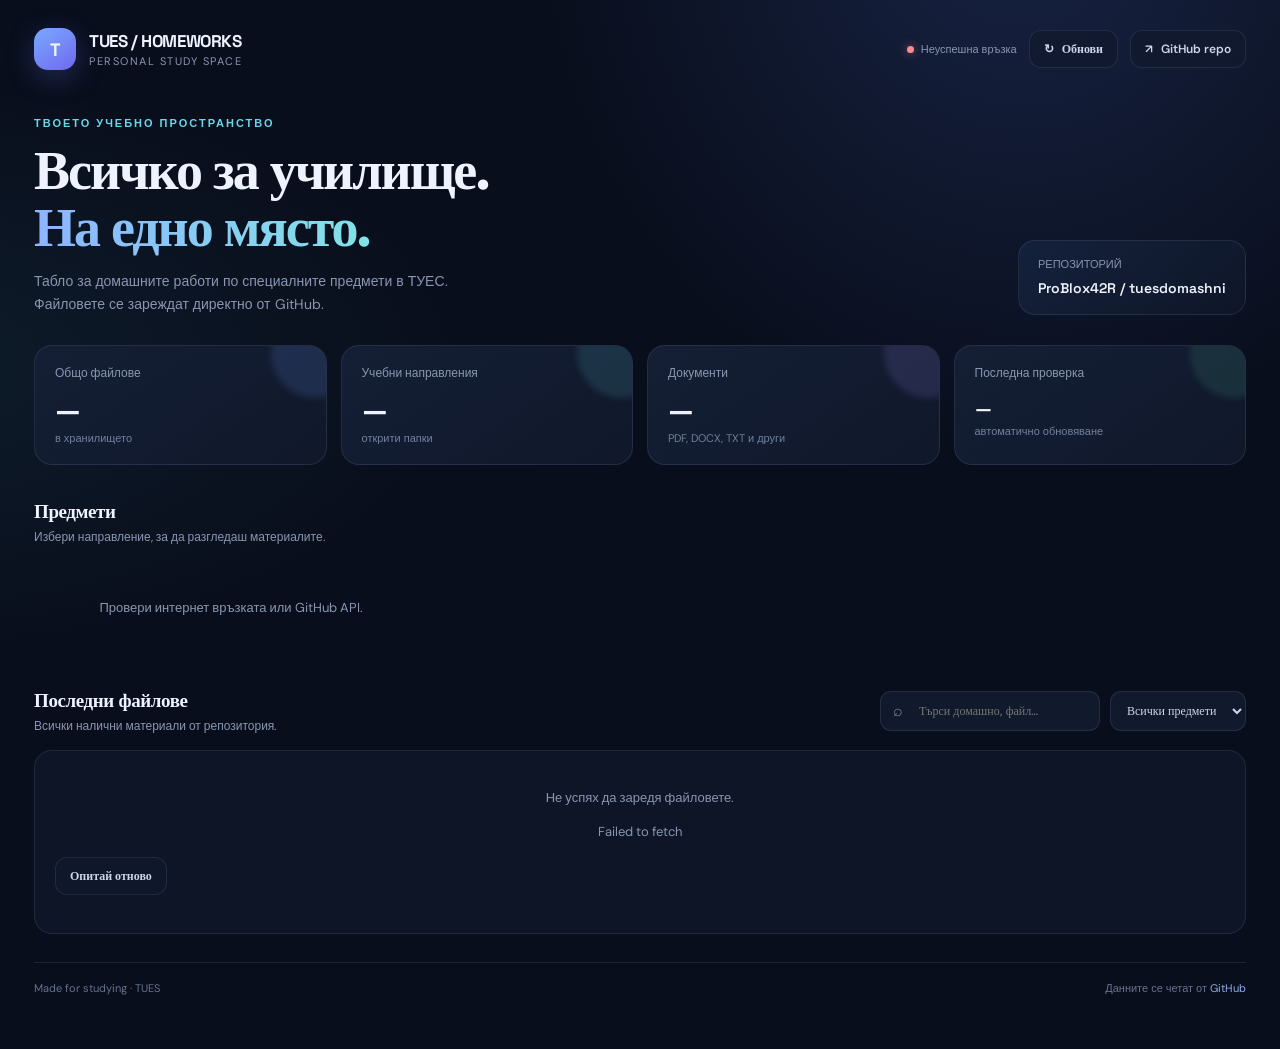
==== index.html @ 040d3ecd "Add files via upload" ====
<!DOCTYPE html>
<html lang="bg">
<head>
  <meta charset="UTF-8">
  <meta name="viewport" content="width=device-width, initial-scale=1.0">
  <meta name="theme-color" content="#0b1020">
  <meta name="description" content="Лично табло за домашните работи в ТУЕС.">
  <title>Училищно табло — ТУЕС</title>
  <style>
    @import url('https://fonts.googleapis.com/css2?family=DM+Sans:wght@400;500;600;700;800&family=Space+Grotesk:wght@500;600;700&display=swap');
    :root{color-scheme:dark;--bg:#090e1c;--panel:#111a2d;--panel2:#151f35;--line:rgba(160,180,220,.12);--muted:#8996b1;--text:#eef3ff;--blue:#75a7ff;--cyan:#68d8e8;--purple:#a58bff}
    *{box-sizing:border-box}body{margin:0;background:radial-gradient(ellipse at 80% -10%,rgba(76,113,213,.22),transparent 34%),radial-gradient(ellipse at -10% 35%,rgba(71,202,214,.08),transparent 30%),var(--bg);color:var(--text);font-family:'DM Sans',sans-serif;min-height:100vh}
    a{color:inherit;text-decoration:none}.shell{max-width:1440px;margin:auto;padding:28px 34px 54px}
    .topbar{display:flex;align-items:center;justify-content:space-between;gap:20px;margin-bottom:46px}
    .brand{display:flex;align-items:center;gap:13px}.brandmark{width:42px;height:42px;border-radius:14px;background:linear-gradient(145deg,#79aaff,#7068ef);display:grid;place-items:center;box-shadow:0 8px 28px #657df044;font:700 18px 'Space Grotesk'}
    .brandname{font:700 17px 'Space Grotesk';letter-spacing:-.4px}.brand-sub{font-size:11px;color:var(--muted);margin-top:2px;letter-spacing:1.5px;text-transform:uppercase}
    .top-actions{display:flex;align-items:center;gap:12px}.repo-link,.refresh{border:1px solid var(--line);background:#111a2dcc;color:#cbd6ec;border-radius:12px;padding:10px 14px;font:600 12px 'DM Sans';display:flex;gap:8px;align-items:center;cursor:pointer;transition:.2s}.repo-link:hover,.refresh:hover{border-color:#739dff88;background:#1a2741}
    .hero{display:flex;justify-content:space-between;align-items:end;gap:30px;margin-bottom:30px}.eyebrow{font-size:11px;color:var(--cyan);font-weight:700;letter-spacing:2px;text-transform:uppercase;margin-bottom:12px}
    h1{font:700 clamp(34px,5vw,54px)/1.06 'Space Grotesk';letter-spacing:-2px;margin:0;max-width:650px}.hero p{color:var(--muted);font-size:14px;margin:14px 0 0;line-height:1.6}
    .hero-note{padding:16px 19px;border:1px solid var(--line);background:linear-gradient(135deg,#182744aa,#111a2d99);border-radius:17px;min-width:205px}.hero-note span{display:block;color:var(--muted);font-size:11px;margin-bottom:6px}.hero-note strong{font:600 14px 'Space Grotesk'}
    .stats{display:grid;grid-template-columns:repeat(4,1fr);gap:14px;margin-bottom:30px}.stat{background:linear-gradient(145deg,#141f35,#10182a);border:1px solid var(--line);border-radius:18px;padding:19px 20px;min-height:112px;position:relative;overflow:hidden}.stat:after{content:"";position:absolute;width:90px;height:90px;border-radius:50%;right:-35px;top:-38px;background:var(--glow,rgba(111,153,255,.12));filter:blur(3px)}
    .stat-label{color:var(--muted);font-size:12px}.stat-value{font:700 29px 'Space Grotesk';margin-top:10px;letter-spacing:-1px}.stat-hint{font-size:11px;color:#71809e;margin-top:3px}
    .section-head{display:flex;justify-content:space-between;align-items:center;gap:18px;margin:34px 0 16px}.section-head h2{font:600 19px 'Space Grotesk';margin:0;letter-spacing:-.4px}.section-head p{font-size:12px;color:var(--muted);margin:5px 0 0}
    .subject-grid{display:grid;grid-template-columns:repeat(3,1fr);gap:15px}.subject{border:1px solid var(--line);background:linear-gradient(145deg,#151f34eF,#10182a);border-radius:19px;padding:20px;min-height:157px;transition:.22s;cursor:pointer;position:relative;overflow:hidden}.subject:hover{transform:translateY(-3px);border-color:#769fff77;background:#192640}.subject-top{display:flex;align-items:center;justify-content:space-between}.subject-icon{width:40px;height:40px;border-radius:13px;display:grid;place-items:center;font-size:18px;background:var(--tint);color:var(--accent)}.subject-count{font-size:11px;color:var(--muted);border:1px solid var(--line);padding:5px 8px;border-radius:8px}.subject h3{font:600 17px 'Space Grotesk';margin:17px 0 5px}.subject p{font-size:12px;color:var(--muted);margin:0}.subject-arrow{position:absolute;right:20px;bottom:18px;color:#7385a8;font-size:17px}
    .toolbar{display:flex;gap:10px;align-items:center;flex-wrap:wrap}.search{position:relative;flex:1;min-width:220px;max-width:360px}.search input{width:100%;background:#111a2d;border:1px solid var(--line);border-radius:11px;padding:11px 13px 11px 38px;color:var(--text);font:500 12px 'DM Sans';outline:none}.search input:focus{border-color:#79a5ff99}.search span{position:absolute;left:13px;top:9px;color:#7787a7}.filter{background:#111a2d;border:1px solid var(--line);border-radius:11px;padding:10px 12px;color:#cbd6ec;font:500 12px 'DM Sans';outline:none}
    .file-list{border:1px solid var(--line);background:#10182acc;border-radius:18px;overflow:hidden}.file-row{display:flex;align-items:center;gap:13px;padding:14px 18px;border-bottom:1px solid var(--line);transition:.15s}.file-row:last-child{border-bottom:0}.file-row:hover{background:#18243b}.file-icon{width:35px;height:35px;flex:none;border-radius:10px;background:#1d2a43;display:grid;place-items:center;color:#8fb2ff;font-size:14px}.file-main{min-width:0;flex:1}.file-name{font-size:13px;font-weight:600;overflow:hidden;text-overflow:ellipsis;white-space:nowrap}.file-path{font-size:11px;color:#7888a7;margin-top:4px;overflow:hidden;text-overflow:ellipsis;white-space:nowrap}.file-subject{font-size:10px;color:#9ab8ff;background:#263a5c66;padding:5px 8px;border-radius:7px;white-space:nowrap}.open-icon{color:#7082a2;font-size:14px}
    .empty{padding:38px 20px;text-align:center;color:var(--muted);font-size:13px}.status{display:flex;align-items:center;gap:7px;font-size:11px;color:var(--muted)}.dot{width:7px;height:7px;border-radius:50%;background:#4fd5a0;box-shadow:0 0 10px #4fd5a088}.dot.error{background:#ff8c8c;box-shadow:0 0 10px #ff8c8c88}
    footer{display:flex;justify-content:space-between;gap:15px;color:#65738e;font-size:11px;margin-top:28px;padding-top:18px;border-top:1px solid var(--line)}footer a{color:#91aef0}
    @media(max-width:850px){.stats{grid-template-columns:repeat(2,1fr)}.subject-grid{grid-template-columns:repeat(2,1fr)}.hero{align-items:start;flex-direction:column}.hero-note{min-width:0}}
    @media(max-width:560px){.shell{padding:20px 15px 38px}.topbar{margin-bottom:35px}.brand-sub{font-size:9px}.repo-link{font-size:0;padding:11px}.repo-link span{font-size:15px}.stats{gap:9px}.stat{padding:15px;min-height:100px}.stat-value{font-size:25px}.subject-grid{grid-template-columns:1fr}.section-head{align-items:flex-start;flex-direction:column}.toolbar{width:100%}.search{max-width:none;width:100%}.file-subject{display:none}footer{flex-direction:column}}
  </style>
</head>
<body>
<div class="shell">
  <header class="topbar">
    <a class="brand" href="#">
      <div class="brandmark">T</div>
      <div><div class="brandname">TUES / HOMEWORKS</div><div class="brand-sub">Personal study space</div></div>
    </a>
    <div class="top-actions">
      <div class="status" id="status"><i class="dot"></i><span>Свързване с GitHub…</span></div>
      <button class="refresh" id="refresh" title="Обнови">↻ <span>Обнови</span></button>
      <a class="repo-link" href="https://github.com/ProBlox42R/tuesdomashni" target="_blank" rel="noopener"><span>↗</span> GitHub repo</a>
    </div>
  </header>

  <section class="hero">
    <div>
      <div class="eyebrow">Твоето учебно пространство</div>
      <h1>Всичко за училище.<br><span style="background:linear-gradient(90deg,#8db5ff,#83e2e7);background-clip:text;color:transparent">На едно място.</span></h1>
      <p>Табло за домашните работи по специалните предмети в ТУЕС.<br>Файловете се зареждат директно от GitHub.</p>
    </div>
    <div class="hero-note"><span>РЕПОЗИТОРИЙ</span><strong>ProBlox42R / tuesdomashni</strong></div>
  </section>

  <section class="stats">
    <div class="stat" style="--glow:rgba(111,153,255,.15)"><div class="stat-label">Общо файлове</div><div class="stat-value" id="total">—</div><div class="stat-hint">в хранилището</div></div>
    <div class="stat" style="--glow:rgba(104,216,232,.13)"><div class="stat-label">Учебни направления</div><div class="stat-value" id="subjects-total">—</div><div class="stat-hint">открити папки</div></div>
    <div class="stat" style="--glow:rgba(165,139,255,.14)"><div class="stat-label">Документи</div><div class="stat-value" id="docs">—</div><div class="stat-hint">PDF, DOCX, TXT и други</div></div>
    <div class="stat" style="--glow:rgba(91,215,165,.12)"><div class="stat-label">Последна проверка</div><div class="stat-value" id="updated" style="font-size:19px;margin-top:15px">—</div><div class="stat-hint">автоматично обновяване</div></div>
  </section>

  <div class="section-head"><div><h2>Предмети</h2><p>Избери направление, за да разгледаш материалите.</p></div></div>
  <section class="subject-grid" id="subjects">
    <div class="subject"><div class="subject-top"><div class="subject-icon">⌁</div></div><h3>Зареждане…</h3><p>Извличане на папките от GitHub</p></div>
  </section>

  <div class="section-head">
    <div><h2 id="files-heading">Последни файлове</h2><p id="files-description">Всички налични материали от репозитория.</p></div>
    <div class="toolbar">
      <div class="search"><span>⌕</span><input id="search" type="search" placeholder="Търси домашно, файл…"></div>
      <select class="filter" id="filter"><option value="all">Всички предмети</option></select>
    </div>
  </div>
  <section class="file-list" id="files"><div class="empty">Зареждане на домашните…</div></section>

  <footer><span>Made for studying · TUES</span><span>Данните се четат от <a href="https://github.com/ProBlox42R/tuesdomashni" target="_blank" rel="noopener">GitHub</a></span></footer>
</div>
<script>
(() => {
  const OWNER = 'ProBlox42R', REPO = 'tuesdomashni', BRANCH = 'main';
  const API = `https://api.github.com/repos/${OWNER}/${REPO}/git/trees/${BRANCH}?recursive=1`;
  const rawBase = `https://github.com/${OWNER}/${REPO}/blob/${BRANCH}/`;
  const state = { files: [], subjects: [], active: 'all' };
  const $ = id => document.getElementById(id);
  const ignored = path => path.split('/').some(p => p.startsWith('.') || p === 'node_modules');
  const ext = name => (name.includes('.') ? name.split('.').pop().toLowerCase() : 'file');
  const iconFor = name => ({pdf:'PDF',doc:'W',docx:'W',ppt:'P',pptx:'P',xls:'X',xlsx:'X',png:'▧',jpg:'▧',jpeg:'▧',gif:'▧',svg:'◇',zip:'ZIP',md:'MD',html:'<>',css:'#',js:'JS',py:'PY',c:'C',cpp:'C++',txt:'TXT'}[ext(name)] || '⌘');
  const nice = s => s.replace(/[-_]/g,' ').replace(/\b\w/g, c => c.toUpperCase());
  const subjectFor = path => path.includes('/') ? path.split('/')[0] : 'Общи файлове';
  const setStatus = (message, error=false) => { $('status').innerHTML = `<i class="dot ${error?'error':''}"></i><span>${message}</span>`; };
  async function load() {
    $('files').innerHTML = '<div class="empty">Зареждане на домашните…</div>';
    setStatus('Свързване с GitHub…');
    try {
      const response = await fetch(API, {headers:{Accept:'application/vnd.github+json'}});
      if (!response.ok) throw new Error(response.status === 403 ? 'GitHub API лимитът е достигнат' : `GitHub отговори с ${response.status}`);
      const data = await response.json();
      state.files = (data.tree || []).filter(x => x.type === 'blob' && !ignored(x.path)).map(x => ({path:x.path,name:x.path.split('/').pop(),size:x.size || 0}));
      const roots = [...new Set(state.files.map(f => subjectFor(f.path)))].sort((a,b)=>a.localeCompare(b,'bg'));
      state.subjects = roots.map(name => ({name, files:state.files.filter(f=>subjectFor(f.path)===name)}));
      render();
      setStatus('Синхронизирано с GitHub');
      $('updated').textContent = new Date().toLocaleTimeString('bg-BG',{hour:'2-digit',minute:'2-digit'});
    } catch (err) {
      setStatus('Неуспешна връзка', true);
      $('files').innerHTML = `<div class="empty">Не успях да заредя файловете.<br><br>${err.message}<br><br><button class="refresh" onclick="location.reload()">Опитай отново</button></div>`;
      $('subjects').innerHTML = '<div class="empty">Провери интернет връзката или GitHub API.</div>';
    }
  }
  function renderSubjects() {
    const palette = [
      ['⌘','#8db5ff','rgba(117,167,255,.13)'],['</>','#75e0d4','rgba(104,216,232,.13)'],['✦','#b8a4ff','rgba(165,139,255,.14)'],['▤','#f2c27c','rgba(242,194,124,.13)']
    ];
    $('subjects').innerHTML = state.subjects.map((s,i)=>{
      const p=palette[i%palette.length];
      return `<article class="subject" data-subject="${encodeURIComponent(s.name)}"><div class="subject-top"><div class="subject-icon" style="--accent:${p[1]};--tint:${p[2]}">${p[0]}</div><span class="subject-count">${s.files.length} файла</span></div><h3>${escapeHtml(nice(s.name))}</h3><p>${s.files.length ? 'Отвори материалите и домашните' : 'Все още няма файлове'}</p><span class="subject-arrow">↗</span></article>`;
    }).join('') || '<div class="empty">Няма намерени папки.</div>';
    $('subjects').querySelectorAll('.subject').forEach(el=>el.addEventListener('click',()=>{state.active=decodeURIComponent(el.dataset.subject);$('filter').value=state.active;renderFiles();$('files-heading').textContent=nice(state.active);$('files-description').textContent='Файлове в избраното направление.';document.querySelector('#files').scrollIntoView({behavior:'smooth',block:'start'});}));
    $('filter').innerHTML = '<option value="all">Всички предмети</option>' + state.subjects.map(s=>`<option value="${escapeAttr(s.name)}">${escapeHtml(nice(s.name))}</option>`).join('');
  }
  function escapeHtml(s){return s.replace(/[&<>"']/g,c=>({'&':'&amp;','<':'&lt;','>':'&gt;','"':'&quot;',"'":'&#39;'}[c]));}
  function escapeAttr(s){return escapeHtml(s);}
  function renderFiles() {
    const q=$('search').value.trim().toLocaleLowerCase('bg'), filter=$('filter').value;
    const list=state.files.filter(f=>(filter==='all'||subjectFor(f.path)===filter)&&(!q||f.path.toLocaleLowerCase('bg').includes(q)));
    $('files').innerHTML = list.length ? list.map(f=>`<a class="file-row" href="${rawBase+f.path.split('/').map(encodeURIComponent).join('/')}" target="_blank" rel="noopener"><div class="file-icon">${iconFor(f.name)}</div><div class="file-main"><div class="file-name">${escapeHtml(f.name)}</div><div class="file-path">${escapeHtml(f.path)}</div></div><span class="file-subject">${escapeHtml(nice(subjectFor(f.path)))}</span><span class="open-icon">↗</span></a>`).join('') : '<div class="empty">Няма намерени файлове. Пробвай с друга дума или предмет.</div>';
    $('files-description').textContent = `${list.length} ${list.length===1?'файл':'файла'}${filter==='all'?' общо':` в ${nice(filter)}`}.`;
  }
  function render() {
    const docs=state.files.filter(f=>['pdf','doc','docx','txt','md','ppt','pptx','xls','xlsx'].includes(ext(f.name))).length;
    $('total').textContent=state.files.length;
    $('subjects-total').textContent=state.subjects.length;
    $('docs').textContent=docs;
    renderSubjects();renderFiles();
  }
  $('search').addEventListener('input',renderFiles);
  $('filter').addEventListener('change',e=>{state.active=e.target.value;renderFiles();$('files-heading').textContent=e.target.value==='all'?'Последни файлове':nice(e.target.value);});
  $('refresh').addEventListener('click',load);
  load();
})();
</script>
</body>
</html>
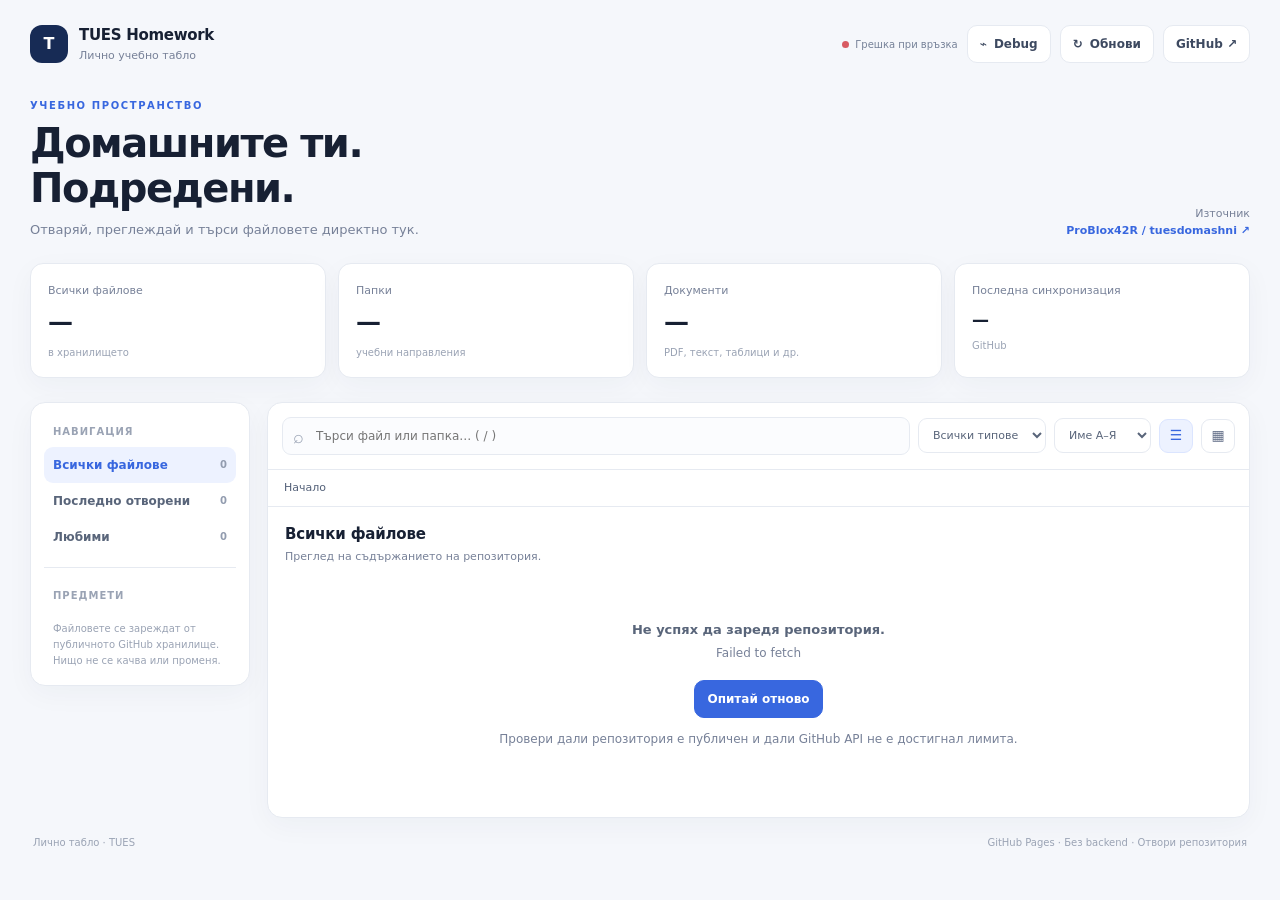
==== commit 0a501acb: "Add files via upload" ====
--- a/index.html
+++ b/index.html
@@ -1,143 +1,176 @@
-<!DOCTYPE html>
+<!doctype html>
 <html lang="bg">
 <head>
-  <meta charset="UTF-8">
-  <meta name="viewport" content="width=device-width, initial-scale=1.0">
-  <meta name="theme-color" content="#0b1020">
-  <meta name="description" content="Лично табло за домашните работи в ТУЕС.">
-  <title>Училищно табло — ТУЕС</title>
-  <style>
-    @import url('https://fonts.googleapis.com/css2?family=DM+Sans:wght@400;500;600;700;800&family=Space+Grotesk:wght@500;600;700&display=swap');
-    :root{color-scheme:dark;--bg:#090e1c;--panel:#111a2d;--panel2:#151f35;--line:rgba(160,180,220,.12);--muted:#8996b1;--text:#eef3ff;--blue:#75a7ff;--cyan:#68d8e8;--purple:#a58bff}
-    *{box-sizing:border-box}body{margin:0;background:radial-gradient(ellipse at 80% -10%,rgba(76,113,213,.22),transparent 34%),radial-gradient(ellipse at -10% 35%,rgba(71,202,214,.08),transparent 30%),var(--bg);color:var(--text);font-family:'DM Sans',sans-serif;min-height:100vh}
-    a{color:inherit;text-decoration:none}.shell{max-width:1440px;margin:auto;padding:28px 34px 54px}
-    .topbar{display:flex;align-items:center;justify-content:space-between;gap:20px;margin-bottom:46px}
-    .brand{display:flex;align-items:center;gap:13px}.brandmark{width:42px;height:42px;border-radius:14px;background:linear-gradient(145deg,#79aaff,#7068ef);display:grid;place-items:center;box-shadow:0 8px 28px #657df044;font:700 18px 'Space Grotesk'}
-    .brandname{font:700 17px 'Space Grotesk';letter-spacing:-.4px}.brand-sub{font-size:11px;color:var(--muted);margin-top:2px;letter-spacing:1.5px;text-transform:uppercase}
-    .top-actions{display:flex;align-items:center;gap:12px}.repo-link,.refresh{border:1px solid var(--line);background:#111a2dcc;color:#cbd6ec;border-radius:12px;padding:10px 14px;font:600 12px 'DM Sans';display:flex;gap:8px;align-items:center;cursor:pointer;transition:.2s}.repo-link:hover,.refresh:hover{border-color:#739dff88;background:#1a2741}
-    .hero{display:flex;justify-content:space-between;align-items:end;gap:30px;margin-bottom:30px}.eyebrow{font-size:11px;color:var(--cyan);font-weight:700;letter-spacing:2px;text-transform:uppercase;margin-bottom:12px}
-    h1{font:700 clamp(34px,5vw,54px)/1.06 'Space Grotesk';letter-spacing:-2px;margin:0;max-width:650px}.hero p{color:var(--muted);font-size:14px;margin:14px 0 0;line-height:1.6}
-    .hero-note{padding:16px 19px;border:1px solid var(--line);background:linear-gradient(135deg,#182744aa,#111a2d99);border-radius:17px;min-width:205px}.hero-note span{display:block;color:var(--muted);font-size:11px;margin-bottom:6px}.hero-note strong{font:600 14px 'Space Grotesk'}
-    .stats{display:grid;grid-template-columns:repeat(4,1fr);gap:14px;margin-bottom:30px}.stat{background:linear-gradient(145deg,#141f35,#10182a);border:1px solid var(--line);border-radius:18px;padding:19px 20px;min-height:112px;position:relative;overflow:hidden}.stat:after{content:"";position:absolute;width:90px;height:90px;border-radius:50%;right:-35px;top:-38px;background:var(--glow,rgba(111,153,255,.12));filter:blur(3px)}
-    .stat-label{color:var(--muted);font-size:12px}.stat-value{font:700 29px 'Space Grotesk';margin-top:10px;letter-spacing:-1px}.stat-hint{font-size:11px;color:#71809e;margin-top:3px}
-    .section-head{display:flex;justify-content:space-between;align-items:center;gap:18px;margin:34px 0 16px}.section-head h2{font:600 19px 'Space Grotesk';margin:0;letter-spacing:-.4px}.section-head p{font-size:12px;color:var(--muted);margin:5px 0 0}
-    .subject-grid{display:grid;grid-template-columns:repeat(3,1fr);gap:15px}.subject{border:1px solid var(--line);background:linear-gradient(145deg,#151f34eF,#10182a);border-radius:19px;padding:20px;min-height:157px;transition:.22s;cursor:pointer;position:relative;overflow:hidden}.subject:hover{transform:translateY(-3px);border-color:#769fff77;background:#192640}.subject-top{display:flex;align-items:center;justify-content:space-between}.subject-icon{width:40px;height:40px;border-radius:13px;display:grid;place-items:center;font-size:18px;background:var(--tint);color:var(--accent)}.subject-count{font-size:11px;color:var(--muted);border:1px solid var(--line);padding:5px 8px;border-radius:8px}.subject h3{font:600 17px 'Space Grotesk';margin:17px 0 5px}.subject p{font-size:12px;color:var(--muted);margin:0}.subject-arrow{position:absolute;right:20px;bottom:18px;color:#7385a8;font-size:17px}
-    .toolbar{display:flex;gap:10px;align-items:center;flex-wrap:wrap}.search{position:relative;flex:1;min-width:220px;max-width:360px}.search input{width:100%;background:#111a2d;border:1px solid var(--line);border-radius:11px;padding:11px 13px 11px 38px;color:var(--text);font:500 12px 'DM Sans';outline:none}.search input:focus{border-color:#79a5ff99}.search span{position:absolute;left:13px;top:9px;color:#7787a7}.filter{background:#111a2d;border:1px solid var(--line);border-radius:11px;padding:10px 12px;color:#cbd6ec;font:500 12px 'DM Sans';outline:none}
-    .file-list{border:1px solid var(--line);background:#10182acc;border-radius:18px;overflow:hidden}.file-row{display:flex;align-items:center;gap:13px;padding:14px 18px;border-bottom:1px solid var(--line);transition:.15s}.file-row:last-child{border-bottom:0}.file-row:hover{background:#18243b}.file-icon{width:35px;height:35px;flex:none;border-radius:10px;background:#1d2a43;display:grid;place-items:center;color:#8fb2ff;font-size:14px}.file-main{min-width:0;flex:1}.file-name{font-size:13px;font-weight:600;overflow:hidden;text-overflow:ellipsis;white-space:nowrap}.file-path{font-size:11px;color:#7888a7;margin-top:4px;overflow:hidden;text-overflow:ellipsis;white-space:nowrap}.file-subject{font-size:10px;color:#9ab8ff;background:#263a5c66;padding:5px 8px;border-radius:7px;white-space:nowrap}.open-icon{color:#7082a2;font-size:14px}
-    .empty{padding:38px 20px;text-align:center;color:var(--muted);font-size:13px}.status{display:flex;align-items:center;gap:7px;font-size:11px;color:var(--muted)}.dot{width:7px;height:7px;border-radius:50%;background:#4fd5a0;box-shadow:0 0 10px #4fd5a088}.dot.error{background:#ff8c8c;box-shadow:0 0 10px #ff8c8c88}
-    footer{display:flex;justify-content:space-between;gap:15px;color:#65738e;font-size:11px;margin-top:28px;padding-top:18px;border-top:1px solid var(--line)}footer a{color:#91aef0}
-    @media(max-width:850px){.stats{grid-template-columns:repeat(2,1fr)}.subject-grid{grid-template-columns:repeat(2,1fr)}.hero{align-items:start;flex-direction:column}.hero-note{min-width:0}}
-    @media(max-width:560px){.shell{padding:20px 15px 38px}.topbar{margin-bottom:35px}.brand-sub{font-size:9px}.repo-link{font-size:0;padding:11px}.repo-link span{font-size:15px}.stats{gap:9px}.stat{padding:15px;min-height:100px}.stat-value{font-size:25px}.subject-grid{grid-template-columns:1fr}.section-head{align-items:flex-start;flex-direction:column}.toolbar{width:100%}.search{max-width:none;width:100%}.file-subject{display:none}footer{flex-direction:column}}
-  </style>
+<meta charset="utf-8">
+<meta name="viewport" content="width=device-width,initial-scale=1">
+<meta name="theme-color" content="#f5f7fb">
+<meta name="description" content="Лично табло за домашните работи в ТУЕС.">
+<title>TUES — Homework</title>
+<style>
+:root{--bg:#f5f7fb;--surface:#fff;--surface2:#f0f3f9;--ink:#172033;--muted:#778198;--line:#e6eaf1;--blue:#3867df;--blue-soft:#edf2ff;--green:#15966b;--red:#c84e55;--shadow:0 8px 28px #1b2b4a0a}
+*{box-sizing:border-box}body{margin:0;background:var(--bg);color:var(--ink);font:14px/1.5 Inter,ui-sans-serif,system-ui,-apple-system,"Segoe UI",sans-serif}button,input,select{font:inherit}button,a{ -webkit-tap-highlight-color:transparent}a{color:inherit;text-decoration:none}button{cursor:pointer}
+.layout{max-width:1480px;margin:auto;padding:24px 30px 40px}.top{display:flex;align-items:center;justify-content:space-between;margin-bottom:34px}.brand{display:flex;gap:11px;align-items:center}.logo{width:38px;height:38px;border-radius:12px;background:#172b55;color:#fff;display:grid;place-items:center;font-weight:800;font-size:16px}.brand b{display:block;font-size:15px;letter-spacing:-.3px}.brand small{display:block;color:var(--muted);font-size:11px;margin-top:1px}.topright{display:flex;align-items:center;gap:9px}.btn{border:1px solid var(--line);background:var(--surface);color:#3d4960;border-radius:10px;padding:9px 12px;font-size:12px;font-weight:650;display:inline-flex;align-items:center;gap:7px;transition:.15s}.btn:hover{border-color:#c8d3e8;background:#fafbff}.btn.primary{background:var(--blue);color:white;border-color:var(--blue)}.btn.ghost{background:transparent}.btn:disabled{opacity:.5;cursor:wait}
+.hero{display:flex;justify-content:space-between;align-items:end;gap:24px;margin-bottom:24px}.eyebrow{font-size:10px;text-transform:uppercase;letter-spacing:1.6px;color:var(--blue);font-weight:800;margin-bottom:8px}h1{font-size:clamp(28px,4vw,40px);line-height:1.12;letter-spacing:-1.5px;margin:0;font-weight:780}.hero p{margin:9px 0 0;color:var(--muted);font-size:13px}.repo{color:var(--muted);font-size:11px;text-align:right}.repo a{color:var(--blue);font-weight:650}
+.metrics{display:grid;grid-template-columns:repeat(4,1fr);gap:12px;margin-bottom:24px}.metric{background:var(--surface);border:1px solid var(--line);border-radius:13px;padding:15px 17px;box-shadow:var(--shadow)}.metric label{color:var(--muted);font-size:11px}.metric strong{display:block;font-size:25px;letter-spacing:-.8px;margin-top:3px}.metric span{font-size:10px;color:#9aa3b4}
+.workspace{display:grid;grid-template-columns:220px minmax(0,1fr);gap:17px;align-items:start}.sidebar,.mainpanel{background:var(--surface);border:1px solid var(--line);border-radius:15px;box-shadow:var(--shadow)}.sidebar{padding:13px;position:sticky;top:14px}.side-label{color:#9aa3b4;font-size:10px;font-weight:800;letter-spacing:1px;text-transform:uppercase;padding:8px 9px}.navitem{width:100%;border:0;background:transparent;text-align:left;padding:9px;border-radius:9px;color:#59657a;font-size:12px;font-weight:600;display:flex;justify-content:space-between;align-items:center}.navitem:hover,.navitem.active{background:var(--blue-soft);color:var(--blue)}.count{font-size:10px;color:#929caf}.side-sep{height:1px;background:var(--line);margin:12px 0}.side-foot{font-size:10px;color:#9aa3b4;padding:10px 9px 3px;line-height:1.6}
+.mainpanel{min-width:0;overflow:hidden}.toolbar{display:flex;align-items:center;gap:8px;padding:14px;border-bottom:1px solid var(--line);flex-wrap:wrap}.search{position:relative;flex:1;min-width:180px}.search:before{content:"⌕";position:absolute;left:11px;top:6px;color:#9aa3b4;font-size:18px}.search input{width:100%;border:1px solid var(--line);border-radius:9px;background:#fbfcfe;padding:9px 10px 9px 33px;font-size:12px;outline:0}.search input:focus{border-color:#9bb4f5;background:white}.select{border:1px solid var(--line);background:#fff;border-radius:9px;padding:9px 10px;color:#59657a;font-size:11px;outline:0}.viewbtn{width:34px;height:34px;display:grid;place-items:center;border:1px solid var(--line);background:#fff;border-radius:9px;color:#647089}.viewbtn.active{background:var(--blue-soft);color:var(--blue);border-color:#dbe5ff}
+.pathbar{padding:10px 16px;border-bottom:1px solid var(--line);font-size:11px;color:var(--muted);display:flex;gap:7px;align-items:center;flex-wrap:wrap}.crumb{color:var(--blue);cursor:pointer}.crumb:hover{text-decoration:underline}.crumb.current{color:#536078;cursor:default}.content-head{display:flex;justify-content:space-between;align-items:center;padding:16px 17px 10px;gap:12px}.content-head h2{font-size:15px;margin:0;letter-spacing:-.2px}.content-head p{font-size:11px;color:var(--muted);margin:3px 0 0}.sortinfo{font-size:10px;color:#9aa3b4}
+.file-list{padding:0 12px 12px}.file{display:flex;align-items:center;gap:11px;padding:10px 9px;border-radius:10px;border-bottom:1px solid #f0f2f6;min-width:0}.file:hover{background:#f8faff}.file:last-child{border-bottom:0}.fileicon{width:34px;height:34px;flex:none;border-radius:9px;background:#f0f3fa;color:#61718d;display:grid;place-items:center;font-size:10px;font-weight:800}.filemeta{min-width:0;flex:1}.filename{font-size:12px;font-weight:650;overflow:hidden;text-overflow:ellipsis;white-space:nowrap}.filepath{font-size:10px;color:#9aa3b4;overflow:hidden;text-overflow:ellipsis;white-space:nowrap;margin-top:2px}.filesize{font-size:10px;color:#929caf;white-space:nowrap}.fileactions{display:flex;gap:5px;opacity:.65}.file:hover .fileactions{opacity:1}.mini{border:1px solid var(--line);background:white;color:#69758b;border-radius:7px;padding:5px 7px;font-size:10px}.mini:hover{color:var(--blue);border-color:#cbd8f6}.empty{padding:45px 18px;text-align:center;color:var(--muted);font-size:12px}.empty b{display:block;color:#59657a;font-size:13px;margin-bottom:4px}
+.gridmode{display:grid;grid-template-columns:repeat(auto-fill,minmax(185px,1fr));gap:9px;padding:0 14px 14px}.gridmode .file{border:1px solid var(--line);padding:13px;align-items:flex-start;flex-wrap:wrap}.gridmode .filemeta{flex-basis:calc(100% - 48px)}.gridmode .fileactions{width:100%;opacity:1}.gridmode .filesize{display:none}
+.footer{display:flex;justify-content:space-between;gap:12px;color:#9aa3b4;font-size:10px;margin-top:17px;padding:0 3px}.status{display:flex;align-items:center;gap:6px;font-size:10px;color:#758198}.dot{width:7px;height:7px;border-radius:50%;background:#19a575}.dot.bad{background:#d85b62}.dot.busy{background:#e0a33d}
+.overlay{position:fixed;inset:0;background:#14203966;z-index:20;display:none;align-items:center;justify-content:center;padding:22px}.overlay.open{display:flex}.viewer{width:min(1000px,100%);height:min(88vh,850px);background:white;border-radius:15px;box-shadow:0 25px 80px #14203944;display:flex;flex-direction:column;overflow:hidden}.viewerhead{display:flex;align-items:center;gap:10px;padding:12px 15px;border-bottom:1px solid var(--line)}.viewername{font-weight:700;font-size:12px;flex:1;min-width:0;overflow:hidden;text-overflow:ellipsis;white-space:nowrap}.viewerbody{overflow:auto;flex:1;background:#f7f8fb;padding:18px}.viewerbody pre{margin:0;white-space:pre-wrap;overflow-wrap:anywhere;font:12px/1.65 ui-monospace,SFMono-Regular,Consolas,monospace;color:#24314a;background:white;border:1px solid var(--line);padding:18px;border-radius:10px}.viewerbody iframe{width:100%;height:100%;min-height:500px;border:0;background:white;border-radius:8px}.viewerbody img{display:block;max-width:100%;max-height:100%;margin:auto;object-fit:contain}.viewerbody table{border-collapse:collapse;background:white;width:100%;font-size:11px}.viewerbody td,.viewerbody th{border:1px solid var(--line);padding:7px;text-align:left}.viewerbody th{background:#f0f3f9}.viewerbody .unsupported{background:white;padding:25px;border-radius:10px;color:var(--muted);text-align:center}
+.debug{position:fixed;right:18px;bottom:18px;z-index:30;width:min(470px,calc(100vw - 36px));max-height:65vh;background:#111827;color:#dbe5f5;border:1px solid #334155;border-radius:13px;box-shadow:0 20px 60px #0003;display:none;flex-direction:column;overflow:hidden}.debug.open{display:flex}.debughead{display:flex;align-items:center;padding:11px 13px;border-bottom:1px solid #293548;font-size:11px;font-weight:700}.debughead span{flex:1}.debugbody{padding:12px;overflow:auto;font:10px/1.65 ui-monospace,monospace;color:#aab9cf}.log{padding:7px 0;border-bottom:1px solid #253247;overflow-wrap:anywhere}.log.error{color:#ff9a9f}.log.warn{color:#f5cc80}.log.ok{color:#80dfb5}.debugfoot{display:flex;gap:7px;padding:9px 12px;border-top:1px solid #293548}.debugfoot button{background:#1e293b;color:#dbe5f5;border:1px solid #334155;border-radius:7px;padding:6px 9px;font-size:10px}
+.toast{position:fixed;bottom:20px;left:50%;transform:translate(-50%,20px);background:#172033;color:white;padding:10px 14px;border-radius:9px;font-size:11px;opacity:0;pointer-events:none;transition:.2s;z-index:50}.toast.show{opacity:1;transform:translate(-50%,0)}
+@media(max-width:800px){.layout{padding:18px 14px 30px}.workspace{grid-template-columns:1fr}.sidebar{position:static;display:flex;gap:4px;overflow:auto;padding:7px}.side-label,.side-sep,.side-foot{display:none}.navitem{width:auto;white-space:nowrap;padding:8px 11px}.metrics{grid-template-columns:repeat(2,1fr)}.hero{align-items:flex-start;flex-direction:column}.repo{text-align:left}.top{margin-bottom:27px}}
+@media(max-width:520px){.topright .btn span{display:none}.topright .btn{padding:9px}.metrics{gap:8px}.metric{padding:12px}.metric strong{font-size:22px}.toolbar{gap:6px}.search{flex-basis:100%}.select{flex:1}.filesize{display:none}.fileactions{opacity:1}.content-head{padding:13px 14px 9px}.footer{flex-direction:column}}
+</style>
 </head>
 <body>
-<div class="shell">
-  <header class="topbar">
-    <a class="brand" href="#">
-      <div class="brandmark">T</div>
-      <div><div class="brandname">TUES / HOMEWORKS</div><div class="brand-sub">Personal study space</div></div>
-    </a>
-    <div class="top-actions">
-      <div class="status" id="status"><i class="dot"></i><span>Свързване с GitHub…</span></div>
-      <button class="refresh" id="refresh" title="Обнови">↻ <span>Обнови</span></button>
-      <a class="repo-link" href="https://github.com/ProBlox42R/tuesdomashni" target="_blank" rel="noopener"><span>↗</span> GitHub repo</a>
+<div class="layout">
+<header class="top">
+  <a class="brand" href="#" aria-label="Начало"><div class="logo">T</div><div><b>TUES Homework</b><small>Лично учебно табло</small></div></a>
+  <div class="topright">
+    <div class="status" id="status"><i class="dot busy"></i><span>Свързване…</span></div>
+    <button class="btn" id="debugBtn" title="Debug панел">⌁ <span>Debug</span></button>
+    <button class="btn" id="refreshBtn" title="Обнови">↻ <span>Обнови</span></button>
+    <a class="btn" href="https://github.com/ProBlox42R/tuesdomashni" target="_blank" rel="noopener">GitHub ↗</a>
+  </div>
+</header>
+
+<section class="hero">
+  <div><div class="eyebrow">УЧЕБНО ПРОСТРАНСТВО</div><h1>Домашните ти.<br>Подредени.</h1><p>Отваряй, преглеждай и търси файловете директно тук.</p></div>
+  <div class="repo">Източник<br><a href="https://github.com/ProBlox42R/tuesdomashni" target="_blank" rel="noopener">ProBlox42R / tuesdomashni ↗</a></div>
+</section>
+
+<section class="metrics">
+  <div class="metric"><label>Всички файлове</label><strong id="mFiles">—</strong><span>в хранилището</span></div>
+  <div class="metric"><label>Папки</label><strong id="mFolders">—</strong><span>учебни направления</span></div>
+  <div class="metric"><label>Документи</label><strong id="mDocs">—</strong><span>PDF, текст, таблици и др.</span></div>
+  <div class="metric"><label>Последна синхронизация</label><strong id="mTime" style="font-size:17px;margin-top:8px">—</strong><span id="mBranch">GitHub</span></div>
+</section>
+
+<section class="workspace">
+  <aside class="sidebar">
+    <div class="side-label">Навигация</div>
+    <button class="navitem active" data-view="all">Всички файлове <span class="count" id="navAll">0</span></button>
+    <button class="navitem" data-view="recent">Последно отворени <span class="count" id="navRecent">0</span></button>
+    <button class="navitem" data-view="starred">Любими <span class="count" id="navStarred">0</span></button>
+    <div class="side-sep"></div><div class="side-label">Предмети</div>
+    <div id="subjectNav"></div>
+    <div class="side-foot">Файловете се зареждат от публичното GitHub хранилище. Нищо не се качва или променя.</div>
+  </aside>
+
+  <main class="mainpanel">
+    <div class="toolbar">
+      <div class="search"><input id="search" type="search" placeholder="Търси файл или папка… ( / )" autocomplete="off"></div>
+      <select class="select" id="typeFilter" aria-label="Тип файл"><option value="all">Всички типове</option></select>
+      <select class="select" id="sort"><option value="name">Име A–Я</option><option value="type">Тип файл</option><option value="size">Размер</option></select>
+      <button class="viewbtn active" id="listView" title="Списък">☰</button><button class="viewbtn" id="gridView" title="Карти">▦</button>
     </div>
-  </header>
+    <div class="pathbar" id="breadcrumbs"><span class="crumb current">Начало</span></div>
+    <div class="content-head"><div><h2 id="heading">Всички файлове</h2><p id="subheading">Преглед на съдържанието на репозитория.</p></div><div class="sortinfo" id="resultCount"></div></div>
+    <div id="fileContainer" class="file-list"><div class="empty"><b>Зареждане…</b>Свързване с GitHub API.</div></div>
+  </main>
+</section>
+<footer class="footer"><span>Лично табло · TUES</span><span>GitHub Pages · Без backend · <a href="https://github.com/ProBlox42R/tuesdomashni" target="_blank" rel="noopener">Отвори репозитория</a></span></footer>
+</div>
 
-  <section class="hero">
-    <div>
-      <div class="eyebrow">Твоето учебно пространство</div>
-      <h1>Всичко за училище.<br><span style="background:linear-gradient(90deg,#8db5ff,#83e2e7);background-clip:text;color:transparent">На едно място.</span></h1>
-      <p>Табло за домашните работи по специалните предмети в ТУЕС.<br>Файловете се зареждат директно от GitHub.</p>
-    </div>
-    <div class="hero-note"><span>РЕПОЗИТОРИЙ</span><strong>ProBlox42R / tuesdomashni</strong></div>
-  </section>
+<div class="overlay" id="viewerOverlay" role="dialog" aria-modal="true" aria-label="Преглед на файл">
+  <div class="viewer"><div class="viewerhead"><div class="viewername" id="viewerName">Преглед</div><a class="btn" id="viewerGithub" target="_blank" rel="noopener">GitHub ↗</a><a class="btn" id="viewerRaw" target="_blank" rel="noopener">Raw ↗</a><button class="btn" id="closeViewer" aria-label="Затвори">✕</button></div><div class="viewerbody" id="viewerBody"></div></div>
+</div>
+<div class="debug" id="debugPanel"><div class="debughead"><span>Диагностика / Debug console</span><button id="closeDebug" class="btn" style="padding:4px 7px">✕</button></div><div class="debugbody" id="debugBody"></div><div class="debugfoot"><button id="copyDebug">Копирай логовете</button><button id="clearDebug">Изчисти</button><button id="retryDebug">Retry API</button></div></div>
+<div class="toast" id="toast"></div>
 
-  <section class="stats">
-    <div class="stat" style="--glow:rgba(111,153,255,.15)"><div class="stat-label">Общо файлове</div><div class="stat-value" id="total">—</div><div class="stat-hint">в хранилището</div></div>
-    <div class="stat" style="--glow:rgba(104,216,232,.13)"><div class="stat-label">Учебни направления</div><div class="stat-value" id="subjects-total">—</div><div class="stat-hint">открити папки</div></div>
-    <div class="stat" style="--glow:rgba(165,139,255,.14)"><div class="stat-label">Документи</div><div class="stat-value" id="docs">—</div><div class="stat-hint">PDF, DOCX, TXT и други</div></div>
-    <div class="stat" style="--glow:rgba(91,215,165,.12)"><div class="stat-label">Последна проверка</div><div class="stat-value" id="updated" style="font-size:19px;margin-top:15px">—</div><div class="stat-hint">автоматично обновяване</div></div>
-  </section>
-
-  <div class="section-head"><div><h2>Предмети</h2><p>Избери направление, за да разгледаш материалите.</p></div></div>
-  <section class="subject-grid" id="subjects">
-    <div class="subject"><div class="subject-top"><div class="subject-icon">⌁</div></div><h3>Зареждане…</h3><p>Извличане на папките от GitHub</p></div>
-  </section>
-
-  <div class="section-head">
-    <div><h2 id="files-heading">Последни файлове</h2><p id="files-description">Всички налични материали от репозитория.</p></div>
-    <div class="toolbar">
-      <div class="search"><span>⌕</span><input id="search" type="search" placeholder="Търси домашно, файл…"></div>
-      <select class="filter" id="filter"><option value="all">Всички предмети</option></select>
-    </div>
-  </div>
-  <section class="file-list" id="files"><div class="empty">Зареждане на домашните…</div></section>
-
-  <footer><span>Made for studying · TUES</span><span>Данните се четат от <a href="https://github.com/ProBlox42R/tuesdomashni" target="_blank" rel="noopener">GitHub</a></span></footer>
-</div>
 <script>
 (() => {
-  const OWNER = 'ProBlox42R', REPO = 'tuesdomashni', BRANCH = 'main';
-  const API = `https://api.github.com/repos/${OWNER}/${REPO}/git/trees/${BRANCH}?recursive=1`;
-  const rawBase = `https://github.com/${OWNER}/${REPO}/blob/${BRANCH}/`;
-  const state = { files: [], subjects: [], active: 'all' };
-  const $ = id => document.getElementById(id);
-  const ignored = path => path.split('/').some(p => p.startsWith('.') || p === 'node_modules');
-  const ext = name => (name.includes('.') ? name.split('.').pop().toLowerCase() : 'file');
-  const iconFor = name => ({pdf:'PDF',doc:'W',docx:'W',ppt:'P',pptx:'P',xls:'X',xlsx:'X',png:'▧',jpg:'▧',jpeg:'▧',gif:'▧',svg:'◇',zip:'ZIP',md:'MD',html:'<>',css:'#',js:'JS',py:'PY',c:'C',cpp:'C++',txt:'TXT'}[ext(name)] || '⌘');
-  const nice = s => s.replace(/[-_]/g,' ').replace(/\b\w/g, c => c.toUpperCase());
-  const subjectFor = path => path.includes('/') ? path.split('/')[0] : 'Общи файлове';
-  const setStatus = (message, error=false) => { $('status').innerHTML = `<i class="dot ${error?'error':''}"></i><span>${message}</span>`; };
-  async function load() {
-    $('files').innerHTML = '<div class="empty">Зареждане на домашните…</div>';
-    setStatus('Свързване с GitHub…');
-    try {
-      const response = await fetch(API, {headers:{Accept:'application/vnd.github+json'}});
-      if (!response.ok) throw new Error(response.status === 403 ? 'GitHub API лимитът е достигнат' : `GitHub отговори с ${response.status}`);
-      const data = await response.json();
-      state.files = (data.tree || []).filter(x => x.type === 'blob' && !ignored(x.path)).map(x => ({path:x.path,name:x.path.split('/').pop(),size:x.size || 0}));
-      const roots = [...new Set(state.files.map(f => subjectFor(f.path)))].sort((a,b)=>a.localeCompare(b,'bg'));
-      state.subjects = roots.map(name => ({name, files:state.files.filter(f=>subjectFor(f.path)===name)}));
-      render();
-      setStatus('Синхронизирано с GitHub');
-      $('updated').textContent = new Date().toLocaleTimeString('bg-BG',{hour:'2-digit',minute:'2-digit'});
-    } catch (err) {
-      setStatus('Неуспешна връзка', true);
-      $('files').innerHTML = `<div class="empty">Не успях да заредя файловете.<br><br>${err.message}<br><br><button class="refresh" onclick="location.reload()">Опитай отново</button></div>`;
-      $('subjects').innerHTML = '<div class="empty">Провери интернет връзката или GitHub API.</div>';
-    }
+'use strict';
+const OWNER='ProBlox42R', REPO='tuesdomashni', API='https://api.github.com';
+const $=id=>document.getElementById(id);
+const state={files:[],folders:[],branch:'main',path:'',view:'all',mode:'list',sort:'name',type:'all',query:'',rate:null,logs:[],lastError:null};
+const recentKey='tues-homework-recent-v2',starKey='tues-homework-stars-v2';
+const readStore=(k)=>{try{return JSON.parse(localStorage.getItem(k)||'[]')}catch{return []}};
+const writeStore=(k,v)=>{try{localStorage.setItem(k,JSON.stringify(v))}catch(e){log('warn','Local storage недостъпен: '+e.message)}};
+let recent=readStore(recentKey), starred=readStore(starKey), toastTimer;
+function log(level,msg,extra=''){const time=new Date().toLocaleTimeString('bg-BG');state.logs.push(`[${time}] ${level.toUpperCase()}: ${msg}${extra?' | '+extra:''}`);if(state.logs.length>250)state.logs.shift();renderLogs()}
+function renderLogs(){const box=$('debugBody');if(box)box.innerHTML=state.logs.map(x=>`<div class="log ${x.includes('ERROR')?'error':x.includes('WARN')?'warn':x.includes('OK')?'ok':''}">${esc(x)}</div>`).join('')||'Няма логове.';if(box)box.scrollTop=box.scrollHeight}
+function setStatus(text,kind='ok'){$('status').innerHTML=`<i class="dot ${kind==='bad'?'bad':kind==='busy'?'busy':''}"></i><span>${esc(text)}</span>`}
+function toast(msg){$('toast').textContent=msg;$('toast').classList.add('show');clearTimeout(toastTimer);toastTimer=setTimeout(()=>$('toast').classList.remove('show'),2100)}
+function esc(s){return String(s).replace(/[&<>"']/g,c=>({'&':'&amp;','<':'&lt;','>':'&gt;','"':'&quot;',"'":'&#39;'}[c]))}
+function ext(path){const n=path.split('/').pop();return n.includes('.')?n.split('.').pop().toLowerCase():'folder'}
+function humanSize(n){if(!n)return '—';if(n<1024)return n+' B';if(n<1048576)return (n/1024).toFixed(1)+' KB';return (n/1048576).toFixed(1)+' MB'}
+function rawUrl(path){return `https://raw.githubusercontent.com/${OWNER}/${REPO}/${encodeURIComponent(state.branch)}/${path.split('/').map(encodeURIComponent).join('/')}`}
+function githubUrl(path){return `https://github.com/${OWNER}/${REPO}/blob/${encodeURIComponent(state.branch)}/${path.split('/').map(encodeURIComponent).join('/')}`}
+function fileIcon(file){const e=ext(file.path);return ({pdf:'PDF',png:'IMG',jpg:'IMG',jpeg:'IMG',gif:'IMG',webp:'IMG',svg:'SVG',md:'MD',txt:'TXT',html:'HTML',css:'CSS',js:'JS',ts:'TS',json:'JSON',yml:'YML',yaml:'YML',py:'PY',c:'C',cpp:'C++',java:'JAVA',csv:'CSV',doc:'DOC',docx:'DOCX',ppt:'PPT',pptx:'PPTX',xls:'XLS',xlsx:'XLSX',zip:'ZIP'}[e]||e.toUpperCase().slice(0,5))}
+function isDocument(f){return ['pdf','md','txt','doc','docx','ppt','pptx','xls','xlsx','csv'].includes(ext(f.path))}
+function subjectOf(path){return path.includes('/')?path.split('/')[0]:'Общи файлове'}
+async function request(url,label){const start=performance.now();log('info',`GET ${label}`,url);const r=await fetch(url,{headers:{Accept:'application/vnd.github+json','X-GitHub-Api-Version':'2022-11-28'}});const elapsed=Math.round(performance.now()-start);state.rate={limit:r.headers.get('x-ratelimit-limit'),remaining:r.headers.get('x-ratelimit-remaining'),reset:r.headers.get('x-ratelimit-reset'),elapsed};log(r.ok?'ok':'error',`${label}: HTTP ${r.status}`,`${elapsed} ms · remaining ${state.rate.remaining??'?'}`);if(!r.ok){let body='';try{body=(await r.json()).message||''}catch{}throw new Error(`GitHub API ${r.status}${body?': '+body:''}`)}return r.json()}
+async function load(){const btn=$('refreshBtn');btn.disabled=true;setStatus('Синхронизиране…','busy');$('fileContainer').innerHTML='<div class="empty"><b>Зареждане…</b>Четене на файловете от GitHub.</div>';state.lastError=null;
+ try{
+  const repo=await request(`${API}/repos/${OWNER}/${REPO}`,'repository metadata');
+  state.branch=repo.default_branch||'main';$('mBranch').textContent='Branch: '+state.branch;
+  const tree=await request(`${API}/repos/${OWNER}/${REPO}/git/trees/${encodeURIComponent(state.branch)}?recursive=1`,'repository tree');
+  if(tree.truncated)log('warn','GitHub върна частично дърво','Репозиторият е много голям; възможно е да липсват файлове.');
+  state.files=(tree.tree||[]).filter(x=>x.type==='blob'&&!x.path.split('/').some(p=>p.startsWith('.')||p==='node_modules')).map(x=>({path:x.path,size:x.size||0,sha:x.sha,type:'file'}));
+  state.folders=[...new Set(state.files.flatMap(f=>{const a=f.path.split('/');return a.slice(0,-1).map((_,i)=>a.slice(0,i+1).join('/'))}))].sort();
+  $('mFiles').textContent=state.files.length;$('mFolders').textContent=state.folders.length;$('mDocs').textContent=state.files.filter(isDocument).length;$('mTime').textContent=new Date().toLocaleTimeString('bg-BG',{hour:'2-digit',minute:'2-digit'});
+  $('navAll').textContent=state.files.length;$('navRecent').textContent=recent.length;$('navStarred').textContent=starred.length;
+  buildSubjectNav();buildTypeFilter();setStatus('Синхронизирано','ok');log('ok',`Заредени ${state.files.length} файла и ${state.folders.length} папки`);
+  render();
+ }catch(e){state.lastError=e.message;setStatus('Грешка при връзка','bad');log('error',e.message);$('fileContainer').innerHTML=`<div class="empty"><b>Не успях да заредя репозитория.</b>${esc(e.message)}<br><br><button class="btn primary" id="retryMain">Опитай отново</button><p>Провери дали репозитория е публичен и дали GitHub API не е достигнал лимита.</p></div>`;$('retryMain')?.addEventListener('click',load)}
+ finally{btn.disabled=false}
+}
+function buildSubjectNav(){const names=[...new Set(state.files.map(f=>subjectOf(f.path)))].sort((a,b)=>a.localeCompare(b,'bg'));$('subjectNav').innerHTML=names.map(n=>`<button class="navitem" data-subject="${esc(n)}">${esc(n)} <span class="count">${state.files.filter(f=>subjectOf(f.path)===n).length}</span></button>`).join('');$('subjectNav').querySelectorAll('button').forEach(b=>b.addEventListener('click',()=>{state.view='subject';state.path='';state.subject=b.dataset.subject;updateNav();render()}))}
+function buildTypeFilter(){const types=[...new Set(state.files.map(f=>ext(f.path)))].sort();$('typeFilter').innerHTML='<option value="all">Всички типове</option>'+types.map(t=>`<option value="${esc(t)}">.${esc(t)}</option>`).join('')}
+function updateNav(){document.querySelectorAll('.navitem[data-view]').forEach(b=>b.classList.toggle('active',b.dataset.view===state.view));document.querySelectorAll('#subjectNav button').forEach(b=>b.classList.toggle('active',state.view==='subject'&&b.dataset.subject===state.subject))}
+function setPath(p){state.view='all';state.path=p;state.subject='';updateNav();render()}
+function breadcrumbs(){const bits=state.path?state.path.split('/'):[];let html='<span class="crumb" data-path="">Начало</span>';let acc='';bits.forEach((b,i)=>{acc+=(acc?'/':'')+b;html+=`<span>›</span><span class="crumb ${i===bits.length-1?'current':''}" data-path="${esc(acc)}">${esc(b)}</span>`});$('breadcrumbs').innerHTML=html;$('breadcrumbs').querySelectorAll('[data-path]').forEach(el=>el.addEventListener('click',()=>setPath(el.dataset.path)))}
+function render(){breadcrumbs();updateNav();let items=[];
+ if(state.view==='recent'){items=recent.map(p=>state.files.find(f=>f.path===p)).filter(Boolean);$('heading').textContent='Последно отворени';}
+ else if(state.view==='starred'){items=starred.map(p=>state.files.find(f=>f.path===p)).filter(Boolean);$('heading').textContent='Любими';}
+ else if(state.view==='subject'){items=state.files.filter(f=>subjectOf(f.path)===state.subject);$('heading').textContent=state.subject||'Предмет';}
+ else if(state.path){items=state.files.filter(f=>f.path.startsWith(state.path+'/')&&!f.path.slice(state.path.length+1).includes('/'));$('heading').textContent=state.path.split('/').pop();}
+ else{items=state.files.filter(f=>!f.path.includes('/'));$('heading').textContent='Всички файлове';}
+ const q=state.query.toLocaleLowerCase('bg');items=items.filter(f=>(!q||f.path.toLocaleLowerCase('bg').includes(q))&&(state.type==='all'||ext(f.path)===state.type));
+ items.sort((a,b)=>state.sort==='size'?b.size-a.size:state.sort==='type'?ext(a.path).localeCompare(ext(b.path)):a.path.localeCompare(b.path,'bg'));
+ const folders=state.view==='all'&&!state.path?state.folders.filter(p=>!p.includes('/')):state.path?state.folders.filter(p=>p.startsWith(state.path+'/')&&!p.slice(state.path.length+1).includes('/')):[];
+ $('subheading').textContent=state.view==='recent'?'Файловете, които си отварял наскоро.':state.view==='starred'?'Запазените от теб файлове.':state.view==='subject'?'Файлове в избрания предмет.':state.path?'Съдържание на папката.':'Файлове и папки от GitHub.';
+ $('resultCount').textContent=`${folders.length} папки · ${items.length} файла`;
+ let html=folders.map(p=>`<div class="file folderrow" data-folder="${esc(p)}"><div class="fileicon">DIR</div><div class="filemeta"><div class="filename">${esc(p.split('/').pop())}</div><div class="filepath">${esc(p)}</div></div><span class="filesize">Папка</span><div class="fileactions"><button class="mini openfolder">Отвори →</button></div></div>`).join('');
+ html+=items.map(f=>{const fav=starred.includes(f.path);return `<div class="file"><div class="fileicon">${fileIcon(f)}</div><div class="filemeta"><div class="filename">${esc(f.path.split('/').pop())}</div><div class="filepath">${esc(f.path)}</div></div><span class="filesize">${humanSize(f.size)}</span><div class="fileactions"><button class="mini preview" data-path="${esc(f.path)}">Преглед</button><button class="mini star" data-path="${esc(f.path)}" title="Любими">${fav?'★':'☆'}</button><button class="mini more" data-path="${esc(f.path)}" title="GitHub">↗</button></div></div>`}).join('');
+ $('fileContainer').className=state.mode==='grid'?'gridmode':'file-list';
+ $('fileContainer').innerHTML=html||'<div class="empty"><b>Няма файлове тук.</b>Избери друга папка или промени търсенето.</div>';
+ $('fileContainer').querySelectorAll('[data-folder]').forEach(el=>el.addEventListener('click',()=>setPath(el.dataset.folder)));
+ $('fileContainer').querySelectorAll('.preview').forEach(b=>b.addEventListener('click',()=>openViewer(b.dataset.path)));
+ $('fileContainer').querySelectorAll('.star').forEach(b=>b.addEventListener('click',()=>toggleStar(b.dataset.path)));
+ $('fileContainer').querySelectorAll('.more').forEach(b=>b.addEventListener('click',()=>window.open(githubUrl(b.dataset.path),'_blank','noopener')));
+ $('navRecent').textContent=recent.length;$('navStarred').textContent=starred.length;
+}
+function toggleStar(path){starred=starred.includes(path)?starred.filter(x=>x!==path):[...starred,path];writeStore(starKey,starred);toast(starred.includes(path)?'Добавено в Любими':'Премахнато от Любими');render()}
+function addRecent(path){recent=[path,...recent.filter(x=>x!==path)].slice(0,30);writeStore(recentKey,recent)}
+async function openViewer(path){const file=state.files.find(f=>f.path===path);if(!file)return;const e=ext(path);$('viewerName').textContent=path;$('viewerGithub').href=githubUrl(path);$('viewerRaw').href=rawUrl(path);$('viewerBody').innerHTML='<div class="empty">Зареждане на прегледа…</div>';$('viewerOverlay').classList.add('open');addRecent(path);render();log('info','Отваряне на viewer',path);
+ try{
+  if(['png','jpg','jpeg','gif','webp','svg'].includes(e)){$('viewerBody').innerHTML=`<img alt="${esc(path)}" src="${rawUrl(path)}">`;return}
+  if(e==='pdf'){$('viewerBody').innerHTML=`<iframe title="PDF preview" src="${rawUrl(path)}#toolbar=1&navpanes=0"></iframe>`;return}
+  if(e==='html'){$('viewerBody').innerHTML=`<iframe title="HTML preview" sandbox src="${rawUrl(path)}"></iframe>`;return}
+  if(['txt','md','js','ts','css','json','yml','yaml','py','c','cpp','java','sh','xml','csv','log','ini','sql'].includes(e)){
+   const r=await fetch(rawUrl(path));if(!r.ok)throw new Error(`Raw файлът върна HTTP ${r.status}`);const text=await r.text();
+   if(e==='csv'){$('viewerBody').innerHTML=csvTable(text)}else $('viewerBody').innerHTML=`<pre>${esc(text.slice(0,500000))}${text.length>500000?'\n\n[Прегледът е ограничен до 500 KB]':''}</pre>`;
+   log('ok','Viewer зареди съдържание',`${path} · ${text.length} chars`);return;
   }
-  function renderSubjects() {
-    const palette = [
-      ['⌘','#8db5ff','rgba(117,167,255,.13)'],['</>','#75e0d4','rgba(104,216,232,.13)'],['✦','#b8a4ff','rgba(165,139,255,.14)'],['▤','#f2c27c','rgba(242,194,124,.13)']
-    ];
-    $('subjects').innerHTML = state.subjects.map((s,i)=>{
-      const p=palette[i%palette.length];
-      return `<article class="subject" data-subject="${encodeURIComponent(s.name)}"><div class="subject-top"><div class="subject-icon" style="--accent:${p[1]};--tint:${p[2]}">${p[0]}</div><span class="subject-count">${s.files.length} файла</span></div><h3>${escapeHtml(nice(s.name))}</h3><p>${s.files.length ? 'Отвори материалите и домашните' : 'Все още няма файлове'}</p><span class="subject-arrow">↗</span></article>`;
-    }).join('') || '<div class="empty">Няма намерени папки.</div>';
-    $('subjects').querySelectorAll('.subject').forEach(el=>el.addEventListener('click',()=>{state.active=decodeURIComponent(el.dataset.subject);$('filter').value=state.active;renderFiles();$('files-heading').textContent=nice(state.active);$('files-description').textContent='Файлове в избраното направление.';document.querySelector('#files').scrollIntoView({behavior:'smooth',block:'start'});}));
-    $('filter').innerHTML = '<option value="all">Всички предмети</option>' + state.subjects.map(s=>`<option value="${escapeAttr(s.name)}">${escapeHtml(nice(s.name))}</option>`).join('');
-  }
-  function escapeHtml(s){return s.replace(/[&<>"']/g,c=>({'&':'&amp;','<':'&lt;','>':'&gt;','"':'&quot;',"'":'&#39;'}[c]));}
-  function escapeAttr(s){return escapeHtml(s);}
-  function renderFiles() {
-    const q=$('search').value.trim().toLocaleLowerCase('bg'), filter=$('filter').value;
-    const list=state.files.filter(f=>(filter==='all'||subjectFor(f.path)===filter)&&(!q||f.path.toLocaleLowerCase('bg').includes(q)));
-    $('files').innerHTML = list.length ? list.map(f=>`<a class="file-row" href="${rawBase+f.path.split('/').map(encodeURIComponent).join('/')}" target="_blank" rel="noopener"><div class="file-icon">${iconFor(f.name)}</div><div class="file-main"><div class="file-name">${escapeHtml(f.name)}</div><div class="file-path">${escapeHtml(f.path)}</div></div><span class="file-subject">${escapeHtml(nice(subjectFor(f.path)))}</span><span class="open-icon">↗</span></a>`).join('') : '<div class="empty">Няма намерени файлове. Пробвай с друга дума или предмет.</div>';
-    $('files-description').textContent = `${list.length} ${list.length===1?'файл':'файла'}${filter==='all'?' общо':` в ${nice(filter)}`}.`;
-  }
-  function render() {
-    const docs=state.files.filter(f=>['pdf','doc','docx','txt','md','ppt','pptx','xls','xlsx'].includes(ext(f.name))).length;
-    $('total').textContent=state.files.length;
-    $('subjects-total').textContent=state.subjects.length;
-    $('docs').textContent=docs;
-    renderSubjects();renderFiles();
-  }
-  $('search').addEventListener('input',renderFiles);
-  $('filter').addEventListener('change',e=>{state.active=e.target.value;renderFiles();$('files-heading').textContent=e.target.value==='all'?'Последни файлове':nice(e.target.value);});
-  $('refresh').addEventListener('click',load);
-  load();
+  $('viewerBody').innerHTML=`<div class="unsupported"><b>Няма вграден преглед за .${esc(e)}</b><p>Можеш да отвориш файла в GitHub или да го свалиш от Raw.</p><a class="btn primary" href="${rawUrl(path)}" target="_blank" rel="noopener">Отвори Raw ↗</a></div>`;
+ }catch(err){$('viewerBody').innerHTML=`<div class="unsupported"><b>Грешка при прегледа</b><p>${esc(err.message)}</p><button class="btn" onclick="document.getElementById('viewerBody').innerHTML='<div class=&quot;unsupported&quot;>Затвори и опитай отново.</div>'">OK</button></div>`;log('error','Viewer error',err.message)}
+}
+function csvTable(raw){const rows=raw.split(/\r?\n/).filter(Boolean).slice(0,150).map(line=>line.split(','));if(!rows.length)return '<div class="empty">Празен CSV файл.</div>';return '<table>'+rows.map((r,i)=>'<tr>'+r.map(c=>`<${i?'td':'th'}>${esc(c.replace(/^"|"$/g,''))}</${i?'td':'th'}>`).join('')+'</tr>').join('')+'</table>'}
+function closeViewer(){$('viewerOverlay').classList.remove('open')}
+document.querySelectorAll('.navitem[data-view]').forEach(b=>b.addEventListener('click',()=>{state.view=b.dataset.view;state.path='';state.subject='';render()}));
+$('search').addEventListener('input',e=>{state.query=e.target.value;render()});$('typeFilter').addEventListener('change',e=>{state.type=e.target.value;render()});$('sort').addEventListener('change',e=>{state.sort=e.target.value;render()});
+$('listView').addEventListener('click',()=>{state.mode='list';$('listView').classList.add('active');$('gridView').classList.remove('active');render()});$('gridView').addEventListener('click',()=>{state.mode='grid';$('gridView').classList.add('active');$('listView').classList.remove('active');render()});
+$('refreshBtn').addEventListener('click',load);$('debugBtn').addEventListener('click',()=>$('debugPanel').classList.toggle('open'));$('closeDebug').addEventListener('click',()=>$('debugPanel').classList.remove('open'));$('closeViewer').addEventListener('click',closeViewer);$('viewerOverlay').addEventListener('click',e=>{if(e.target===$('viewerOverlay'))closeViewer()});
+$('clearDebug').addEventListener('click',()=>{state.logs=[];renderLogs()});$('retryDebug').addEventListener('click',load);$('copyDebug').addEventListener('click',async()=>{try{await navigator.clipboard.writeText(state.logs.join('\n'));toast('Debug логовете са копирани')}catch{toast('Clipboard не е достъпен')}})
+document.addEventListener('keydown',e=>{if(e.key==='Escape'){closeViewer();$('debugPanel').classList.remove('open')}if(e.key==='/'&&!['INPUT','TEXTAREA'].includes(document.activeElement.tagName)){e.preventDefault();$('search').focus()}});
+log('info','Dashboard стартира',`${location.href} · ${navigator.userAgent}`);
+log('info','Repository config',`${OWNER}/${REPO}`);
+load();
 })();
 </script>
 </body>
